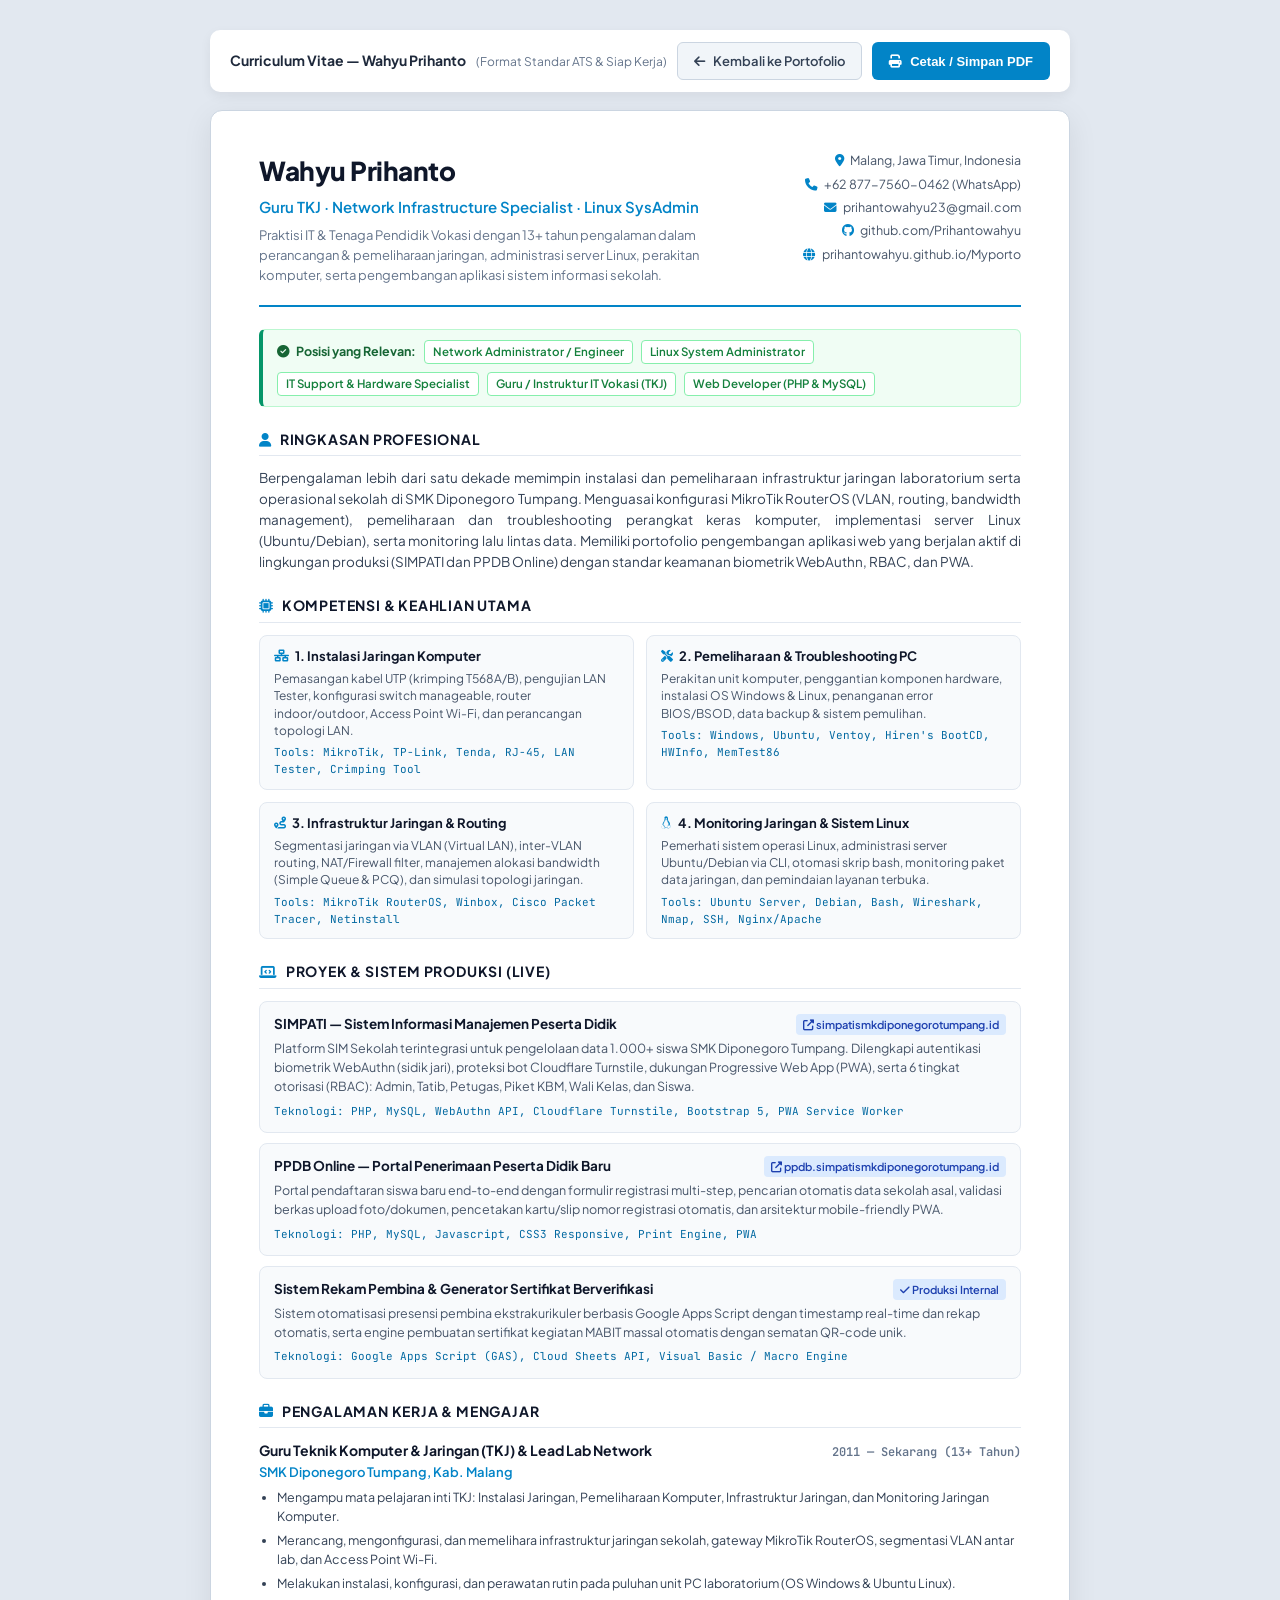
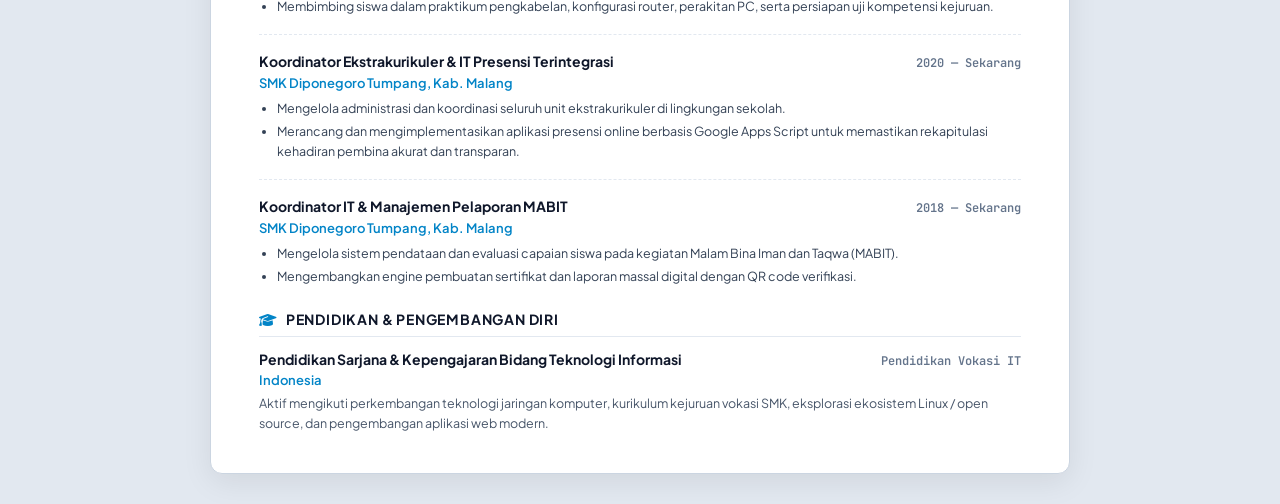
==== cv.html @ f2db587a "Update portfolio files and add cv.html" ====
<!DOCTYPE html>
<html lang="id">
<head>
    <meta charset="UTF-8">
    <meta name="viewport" content="width=device-width, initial-scale=1.0">
    <title>Curriculum Vitae — Wahyu Prihanto | Guru TKJ & Network Specialist</title>
    <meta name="description" content="Curriculum Vitae resmi Wahyu Prihanto. Praktisi IT & Pengajar TKJ dengan keahlian Instalasi Jaringan, Pemeliharaan Komputer, Infrastruktur Jaringan, Monitoring & Linux, serta Web Development.">
    <!-- Google Fonts -->
    <link rel="preconnect" href="https://fonts.googleapis.com">
    <link rel="preconnect" href="https://fonts.gstatic.com" crossorigin>
    <link href="https://fonts.googleapis.com/css2?family=Plus+Jakarta+Sans:wght@400;500;600;700;800&family=JetBrains+Mono:wght@400;500;600;700&display=swap" rel="stylesheet">
    <link rel="stylesheet" href="https://cdnjs.cloudflare.com/ajax/libs/font-awesome/6.5.1/css/all.min.css">
    
    <style>
        :root {
            --primary: #0f172a;
            --primary-accent: #0284c7;
            --accent-green: #059669;
            --text-main: #1e293b;
            --text-muted: #64748b;
            --border-light: #e2e8f0;
            --bg-card: #f8fafc;
            --font-sans: 'Plus Jakarta Sans', -apple-system, BlinkMacSystemFont, sans-serif;
            --font-mono: 'JetBrains Mono', monospace;
        }

        * {
            box-sizing: border-box;
            margin: 0;
            padding: 0;
        }

        body {
            font-family: var(--font-sans);
            color: var(--text-main);
            background-color: #e2e8f0;
            line-height: 1.55;
            padding: 30px 15px;
            font-size: 14px;
        }

        .no-print-bar {
            max-width: 860px;
            margin: 0 auto 18px;
            display: flex;
            justify-content: space-between;
            align-items: center;
            background: #ffffff;
            padding: 12px 20px;
            border-radius: 10px;
            box-shadow: 0 4px 12px rgba(0,0,0,0.06);
        }

        .btn-action {
            display: inline-flex;
            align-items: center;
            gap: 8px;
            padding: 8px 16px;
            border-radius: 6px;
            font-weight: 600;
            font-size: 13px;
            text-decoration: none;
            cursor: pointer;
            transition: all 0.2s ease;
            border: 1px solid transparent;
        }

        .btn-print {
            background: #0284c7;
            color: #ffffff;
        }
        .btn-print:hover {
            background: #0369a1;
        }

        .btn-back {
            background: #f1f5f9;
            color: #334155;
            border-color: #cbd5e1;
        }
        .btn-back:hover {
            background: #e2e8f0;
        }

        /* CV Sheet / Paper Style */
        .cv-paper {
            max-width: 860px;
            margin: 0 auto;
            background: #ffffff;
            padding: 40px 48px;
            border-radius: 12px;
            box-shadow: 0 8px 30px rgba(0,0,0,0.08);
            border: 1px solid #cbd5e1;
        }

        /* Header */
        .cv-header {
            display: flex;
            justify-content: space-between;
            align-items: flex-start;
            border-bottom: 2px solid var(--primary-accent);
            padding-bottom: 20px;
            margin-bottom: 22px;
            gap: 20px;
        }

        .header-main h1 {
            font-size: 26px;
            font-weight: 800;
            color: var(--primary);
            letter-spacing: -0.5px;
            margin-bottom: 4px;
        }

        .header-main .job-title {
            font-size: 15px;
            font-weight: 600;
            color: var(--primary-accent);
            margin-bottom: 6px;
        }

        .header-main .summary-tagline {
            font-size: 13px;
            color: var(--text-muted);
            max-width: 500px;
        }

        .header-contacts {
            text-align: right;
            font-size: 12.5px;
            color: #475569;
            display: flex;
            flex-direction: column;
            gap: 4px;
        }

        .header-contacts a {
            color: inherit;
            text-decoration: none;
        }
        .header-contacts a:hover {
            color: var(--primary-accent);
            text-decoration: underline;
        }

        .header-contacts i {
            width: 16px;
            color: var(--primary-accent);
            margin-right: 4px;
        }

        /* Target Roles Banner */
        .target-roles-banner {
            background: #f0fdf4;
            border: 1px solid #bbf7d0;
            border-left: 4px solid var(--accent-green);
            padding: 10px 14px;
            border-radius: 6px;
            margin-bottom: 22px;
            display: flex;
            align-items: center;
            flex-wrap: wrap;
            gap: 8px;
        }

        .target-roles-title {
            font-weight: 700;
            font-size: 12.5px;
            color: #166534;
            display: flex;
            align-items: center;
            gap: 6px;
        }

        .role-chip {
            background: #ffffff;
            border: 1px solid #86efac;
            color: #15803d;
            font-size: 11.5px;
            font-weight: 600;
            padding: 2px 8px;
            border-radius: 4px;
        }

        /* Section Layout */
        .cv-section {
            margin-bottom: 22px;
        }

        .section-heading {
            font-size: 14px;
            font-weight: 700;
            text-transform: uppercase;
            letter-spacing: 0.8px;
            color: var(--primary);
            border-bottom: 1px solid var(--border-light);
            padding-bottom: 5px;
            margin-bottom: 12px;
            display: flex;
            align-items: center;
            gap: 8px;
        }

        .section-heading i {
            color: var(--primary-accent);
        }

        .text-p {
            font-size: 13.5px;
            color: #334155;
            text-align: justify;
            margin-bottom: 10px;
        }

        /* Skills 2-Column Grid */
        .skills-grid {
            display: grid;
            grid-template-columns: repeat(2, 1fr);
            gap: 12px;
        }

        .skill-box {
            background: var(--bg-card);
            border: 1px solid var(--border-light);
            border-radius: 8px;
            padding: 10px 14px;
        }

        .skill-box h4 {
            font-size: 13px;
            font-weight: 700;
            color: var(--primary);
            margin-bottom: 4px;
            display: flex;
            align-items: center;
            gap: 6px;
        }

        .skill-box h4 i {
            color: var(--primary-accent);
            font-size: 12px;
        }

        .skill-box p {
            font-size: 12px;
            color: #475569;
            line-height: 1.45;
        }

        .skill-box .tools-list {
            margin-top: 5px;
            font-family: var(--font-mono);
            font-size: 11px;
            color: #0369a1;
        }

        /* Experience Items */
        .timeline-item {
            margin-bottom: 16px;
            padding-bottom: 14px;
            border-bottom: 1px dashed var(--border-light);
        }
        .timeline-item:last-child {
            border-bottom: none;
            margin-bottom: 0;
            padding-bottom: 0;
        }

        .timeline-head {
            display: flex;
            justify-content: space-between;
            align-items: baseline;
            margin-bottom: 3px;
        }

        .timeline-title {
            font-size: 14px;
            font-weight: 700;
            color: var(--primary);
        }

        .timeline-org {
            font-size: 13px;
            font-weight: 600;
            color: var(--primary-accent);
        }

        .timeline-date {
            font-size: 12px;
            font-weight: 600;
            color: var(--text-muted);
            font-family: var(--font-mono);
        }

        .timeline-bullets {
            list-style: disc;
            margin-left: 18px;
            margin-top: 6px;
            font-size: 12.5px;
            color: #334155;
        }

        .timeline-bullets li {
            margin-bottom: 4px;
        }

        /* Projects Highlight */
        .project-item {
            background: var(--bg-card);
            border: 1px solid var(--border-light);
            border-radius: 8px;
            padding: 12px 14px;
            margin-bottom: 10px;
        }

        .project-item:last-child {
            margin-bottom: 0;
        }

        .project-title-row {
            display: flex;
            justify-content: space-between;
            align-items: center;
            margin-bottom: 4px;
        }

        .project-name {
            font-size: 13.5px;
            font-weight: 700;
            color: var(--primary);
        }

        .project-badge {
            font-size: 11px;
            background: #dbeafe;
            color: #1e40af;
            font-weight: 600;
            padding: 2px 7px;
            border-radius: 4px;
            text-decoration: none;
        }

        .project-badge:hover {
            background: #bfdbfe;
        }

        .project-desc {
            font-size: 12.5px;
            color: #475569;
            margin-bottom: 6px;
        }

        .project-tech {
            font-family: var(--font-mono);
            font-size: 11px;
            color: #0369a1;
        }

        /* Print Optimization */
        @media print {
            body {
                background: #ffffff;
                padding: 0;
                font-size: 12px;
            }
            .no-print-bar {
                display: none !important;
            }
            .cv-paper {
                box-shadow: none;
                border: none;
                padding: 0;
                max-width: 100%;
            }
            .skills-grid {
                grid-template-columns: repeat(2, 1fr);
                gap: 8px;
            }
            .skill-box, .project-item {
                border-color: #cbd5e1;
                padding: 8px 10px;
            }
            .cv-section {
                margin-bottom: 16px;
                page-break-inside: avoid;
            }
            a {
                text-decoration: none !important;
                color: inherit !important;
            }
        }

        @media (max-width: 768px) {
            .cv-paper {
                padding: 24px 20px;
            }
            .cv-header {
                flex-direction: column;
                gap: 12px;
            }
            .header-contacts {
                text-align: left;
            }
            .skills-grid {
                grid-template-columns: 1fr;
            }
            .timeline-head {
                flex-direction: column;
                gap: 2px;
            }
        }
    </style>
</head>
<body>

    <!-- Bar Aksi (Hanya Tampil di Layar / Tidak Dicetak) -->
    <div class="no-print-bar">
        <div>
            <strong>Curriculum Vitae — Wahyu Prihanto</strong>
            <span style="font-size: 12px; color: #64748b; margin-left: 8px;">(Format Standar ATS & Siap Kerja)</span>
        </div>
        <div style="display: flex; gap: 10px;">
            <a href="index.html" class="btn-action btn-back">
                <i class="fas fa-arrow-left"></i> Kembali ke Portofolio
            </a>
            <button onclick="window.print()" class="btn-action btn-print">
                <i class="fas fa-print"></i> Cetak / Simpan PDF
            </button>
        </div>
    </div>

    <!-- CV Paper Container -->
    <main class="cv-paper">
        <!-- Header -->
        <header class="cv-header">
            <div class="header-main">
                <h1>Wahyu Prihanto</h1>
                <div class="job-title">Guru TKJ · Network Infrastructure Specialist · Linux SysAdmin</div>
                <div class="summary-tagline">
                    Praktisi IT & Tenaga Pendidik Vokasi dengan 13+ tahun pengalaman dalam perancangan & pemeliharaan jaringan, administrasi server Linux, perakitan komputer, serta pengembangan aplikasi sistem informasi sekolah.
                </div>
            </div>
            <div class="header-contacts">
                <div><i class="fas fa-location-dot"></i> Malang, Jawa Timur, Indonesia</div>
                <div><i class="fas fa-phone"></i> +62 877-7560-0462 (WhatsApp)</div>
                <div><i class="fas fa-envelope"></i> <a href="mailto:prihantowahyu23@gmail.com">prihantowahyu23@gmail.com</a></div>
                <div><i class="fab fa-github"></i> <a href="https://github.com/Prihantowahyu" target="_blank">github.com/Prihantowahyu</a></div>
                <div><i class="fas fa-globe"></i> <a href="index.html">prihantowahyu.github.io/Myporto</a></div>
            </div>
        </header>

        <!-- Target Roles / Open for Positions -->
        <div class="target-roles-banner">
            <span class="target-roles-title"><i class="fas fa-check-circle"></i> Posisi yang Relevan:</span>
            <span class="role-chip">Network Administrator / Engineer</span>
            <span class="role-chip">Linux System Administrator</span>
            <span class="role-chip">IT Support & Hardware Specialist</span>
            <span class="role-chip">Guru / Instruktur IT Vokasi (TKJ)</span>
            <span class="role-chip">Web Developer (PHP & MySQL)</span>
        </div>

        <!-- Ringkasan Profesional -->
        <section class="cv-section">
            <h2 class="section-heading"><i class="fas fa-user"></i> Ringkasan Profesional</h2>
            <p class="text-p">
                Berpengalaman lebih dari satu dekade memimpin instalasi dan pemeliharaan infrastruktur jaringan laboratorium serta operasional sekolah di SMK Diponegoro Tumpang. Menguasai konfigurasi MikroTik RouterOS (VLAN, routing, bandwidth management), pemeliharaan dan troubleshooting perangkat keras komputer, implementasi server Linux (Ubuntu/Debian), serta monitoring lalu lintas data. Memiliki portofolio pengembangan aplikasi web yang berjalan aktif di lingkungan produksi (SIMPATI dan PPDB Online) dengan standar keamanan biometrik WebAuthn, RBAC, dan PWA.
            </p>
        </section>

        <!-- Kompetensi & Keahlian Teknis (Sesuai 4 Materi Pokok + Web Dev) -->
        <section class="cv-section">
            <h2 class="section-heading"><i class="fas fa-microchip"></i> Kompetensi & Keahlian Utama</h2>
            <div class="skills-grid">
                <!-- 1. Instalasi Jaringan -->
                <div class="skill-box">
                    <h4><i class="fas fa-network-wired"></i> 1. Instalasi Jaringan Komputer</h4>
                    <p>Pemasangan kabel UTP (krimping T568A/B), pengujian LAN Tester, konfigurasi switch manageable, router indoor/outdoor, Access Point Wi-Fi, dan perancangan topologi LAN.</p>
                    <div class="tools-list">Tools: MikroTik, TP-Link, Tenda, RJ-45, LAN Tester, Crimping Tool</div>
                </div>

                <!-- 2. Pemeliharaan Komputer -->
                <div class="skill-box">
                    <h4><i class="fas fa-screwdriver-wrench"></i> 2. Pemeliharaan & Troubleshooting PC</h4>
                    <p>Perakitan unit komputer, penggantian komponen hardware, instalasi OS Windows & Linux, penanganan error BIOS/BSOD, data backup & sistem pemulihan.</p>
                    <div class="tools-list">Tools: Windows, Ubuntu, Ventoy, Hiren's BootCD, HWInfo, MemTest86</div>
                </div>

                <!-- 3. Infrastruktur Jaringan -->
                <div class="skill-box">
                    <h4><i class="fas fa-route"></i> 3. Infrastruktur Jaringan & Routing</h4>
                    <p>Segmentasi jaringan via VLAN (Virtual LAN), inter-VLAN routing, NAT/Firewall filter, manajemen alokasi bandwidth (Simple Queue & PCQ), dan simulasi topologi jaringan.</p>
                    <div class="tools-list">Tools: MikroTik RouterOS, Winbox, Cisco Packet Tracer, Netinstall</div>
                </div>

                <!-- 4. Monitoring & Sistem Linux -->
                <div class="skill-box">
                    <h4><i class="fab fa-linux"></i> 4. Monitoring Jaringan & Sistem Linux</h4>
                    <p>Pemerhati sistem operasi Linux, administrasi server Ubuntu/Debian via CLI, otomasi skrip bash, monitoring paket data jaringan, dan pemindaian layanan terbuka.</p>
                    <div class="tools-list">Tools: Ubuntu Server, Debian, Bash, Wireshark, Nmap, SSH, Nginx/Apache</div>
                </div>
            </div>
        </section>

        <!-- Proyek Nyata & Sistem Terverifikasi -->
        <section class="cv-section">
            <h2 class="section-heading"><i class="fas fa-laptop-code"></i> Proyek & Sistem Produksi (Live)</h2>

            <!-- SIMPATI -->
            <div class="project-item">
                <div class="project-title-row">
                    <span class="project-name">SIMPATI — Sistem Informasi Manajemen Peserta Didik</span>
                    <a href="https://simpatismkdiponegorotumpang.id/auth/login" target="_blank" class="project-badge">
                        <i class="fas fa-external-link-alt"></i> simpatismkdiponegorotumpang.id
                    </a>
                </div>
                <div class="project-desc">
                    Platform SIM Sekolah terintegrasi untuk pengelolaan data 1.000+ siswa SMK Diponegoro Tumpang. Dilengkapi autentikasi biometrik WebAuthn (sidik jari), proteksi bot Cloudflare Turnstile, dukungan Progressive Web App (PWA), serta 6 tingkat otorisasi (RBAC): Admin, Tatib, Petugas, Piket KBM, Wali Kelas, dan Siswa.
                </div>
                <div class="project-tech">Teknologi: PHP, MySQL, WebAuthn API, Cloudflare Turnstile, Bootstrap 5, PWA Service Worker</div>
            </div>

            <!-- PPDB Online -->
            <div class="project-item">
                <div class="project-title-row">
                    <span class="project-name">PPDB Online — Portal Penerimaan Peserta Didik Baru</span>
                    <a href="https://ppdb.simpatismkdiponegorotumpang.id/index.php" target="_blank" class="project-badge">
                        <i class="fas fa-external-link-alt"></i> ppdb.simpatismkdiponegorotumpang.id
                    </a>
                </div>
                <div class="project-desc">
                    Portal pendaftaran siswa baru end-to-end dengan formulir registrasi multi-step, pencarian otomatis data sekolah asal, validasi berkas upload foto/dokumen, pencetakan kartu/slip nomor registrasi otomatis, dan arsitektur mobile-friendly PWA.
                </div>
                <div class="project-tech">Teknologi: PHP, MySQL, Javascript, CSS3 Responsive, Print Engine, PWA</div>
            </div>

            <!-- Sistem Ekstra & Sertifikat Digital -->
            <div class="project-item">
                <div class="project-title-row">
                    <span class="project-name">Sistem Rekam Pembina & Generator Sertifikat Berverifikasi</span>
                    <span class="project-badge"><i class="fas fa-check"></i> Produksi Internal</span>
                </div>
                <div class="project-desc">
                    Sistem otomatisasi presensi pembina ekstrakurikuler berbasis Google Apps Script dengan timestamp real-time dan rekap otomatis, serta engine pembuatan sertifikat kegiatan MABIT massal otomatis dengan sematan QR-code unik.
                </div>
                <div class="project-tech">Teknologi: Google Apps Script (GAS), Cloud Sheets API, Visual Basic / Macro Engine</div>
            </div>
        </section>

        <!-- Pengalaman Kerja & Pengabdian -->
        <section class="cv-section">
            <h2 class="section-heading"><i class="fas fa-briefcase"></i> Pengalaman Kerja & Mengajar</h2>

            <!-- Role 1 -->
            <div class="timeline-item">
                <div class="timeline-head">
                    <div>
                        <span class="timeline-title">Guru Teknik Komputer & Jaringan (TKJ) & Lead Lab Network</span>
                        <div class="timeline-org">SMK Diponegoro Tumpang, Kab. Malang</div>
                    </div>
                    <span class="timeline-date">2011 — Sekarang (13+ Tahun)</span>
                </div>
                <ul class="timeline-bullets">
                    <li>Mengampu mata pelajaran inti TKJ: Instalasi Jaringan, Pemeliharaan Komputer, Infrastruktur Jaringan, dan Monitoring Jaringan Komputer.</li>
                    <li>Merancang, mengonfigurasi, dan memelihara infrastruktur jaringan sekolah, gateway MikroTik RouterOS, segmentasi VLAN antar lab, dan Access Point Wi-Fi.</li>
                    <li>Melakukan instalasi, konfigurasi, dan perawatan rutin pada puluhan unit PC laboratorium (OS Windows & Ubuntu Linux).</li>
                    <li>Membimbing siswa dalam praktikum pengkabelan, konfigurasi router, perakitan PC, serta persiapan uji kompetensi kejuruan.</li>
                </ul>
            </div>

            <!-- Role 2 -->
            <div class="timeline-item">
                <div class="timeline-head">
                    <div>
                        <span class="timeline-title">Koordinator Ekstrakurikuler & IT Presensi Terintegrasi</span>
                        <div class="timeline-org">SMK Diponegoro Tumpang, Kab. Malang</div>
                    </div>
                    <span class="timeline-date">2020 — Sekarang</span>
                </div>
                <ul class="timeline-bullets">
                    <li>Mengelola administrasi dan koordinasi seluruh unit ekstrakurikuler di lingkungan sekolah.</li>
                    <li>Merancang dan mengimplementasikan aplikasi presensi online berbasis Google Apps Script untuk memastikan rekapitulasi kehadiran pembina akurat dan transparan.</li>
                </ul>
            </div>

            <!-- Role 3 -->
            <div class="timeline-item">
                <div class="timeline-head">
                    <div>
                        <span class="timeline-title">Koordinator IT & Manajemen Pelaporan MABIT</span>
                        <div class="timeline-org">SMK Diponegoro Tumpang, Kab. Malang</div>
                    </div>
                    <span class="timeline-date">2018 — Sekarang</span>
                </div>
                <ul class="timeline-bullets">
                    <li>Mengelola sistem pendataan dan evaluasi capaian siswa pada kegiatan Malam Bina Iman dan Taqwa (MABIT).</li>
                    <li>Mengembangkan engine pembuatan sertifikat dan laporan massal digital dengan QR code verifikasi.</li>
                </ul>
            </div>
        </section>

        <!-- Pendidikan & Pelatihan -->
        <section class="cv-section" style="margin-bottom: 0;">
            <h2 class="section-heading"><i class="fas fa-graduation-cap"></i> Pendidikan & Pengembangan Diri</h2>
            <div class="timeline-item" style="border-bottom: none; padding-bottom: 0;">
                <div class="timeline-head">
                    <div>
                        <span class="timeline-title">Pendidikan Sarjana & Kepengajaran Bidang Teknologi Informasi</span>
                        <div class="timeline-org">Indonesia</div>
                    </div>
                    <span class="timeline-date">Pendidikan Vokasi IT</span>
                </div>
                <p style="font-size: 12.5px; color: #475569; margin-top: 4px;">
                    Aktif mengikuti perkembangan teknologi jaringan komputer, kurikulum kejuruan vokasi SMK, eksplorasi ekosistem Linux / open source, dan pengembangan aplikasi web modern.
                </p>
            </div>
        </section>
    </main>

</body>
</html>
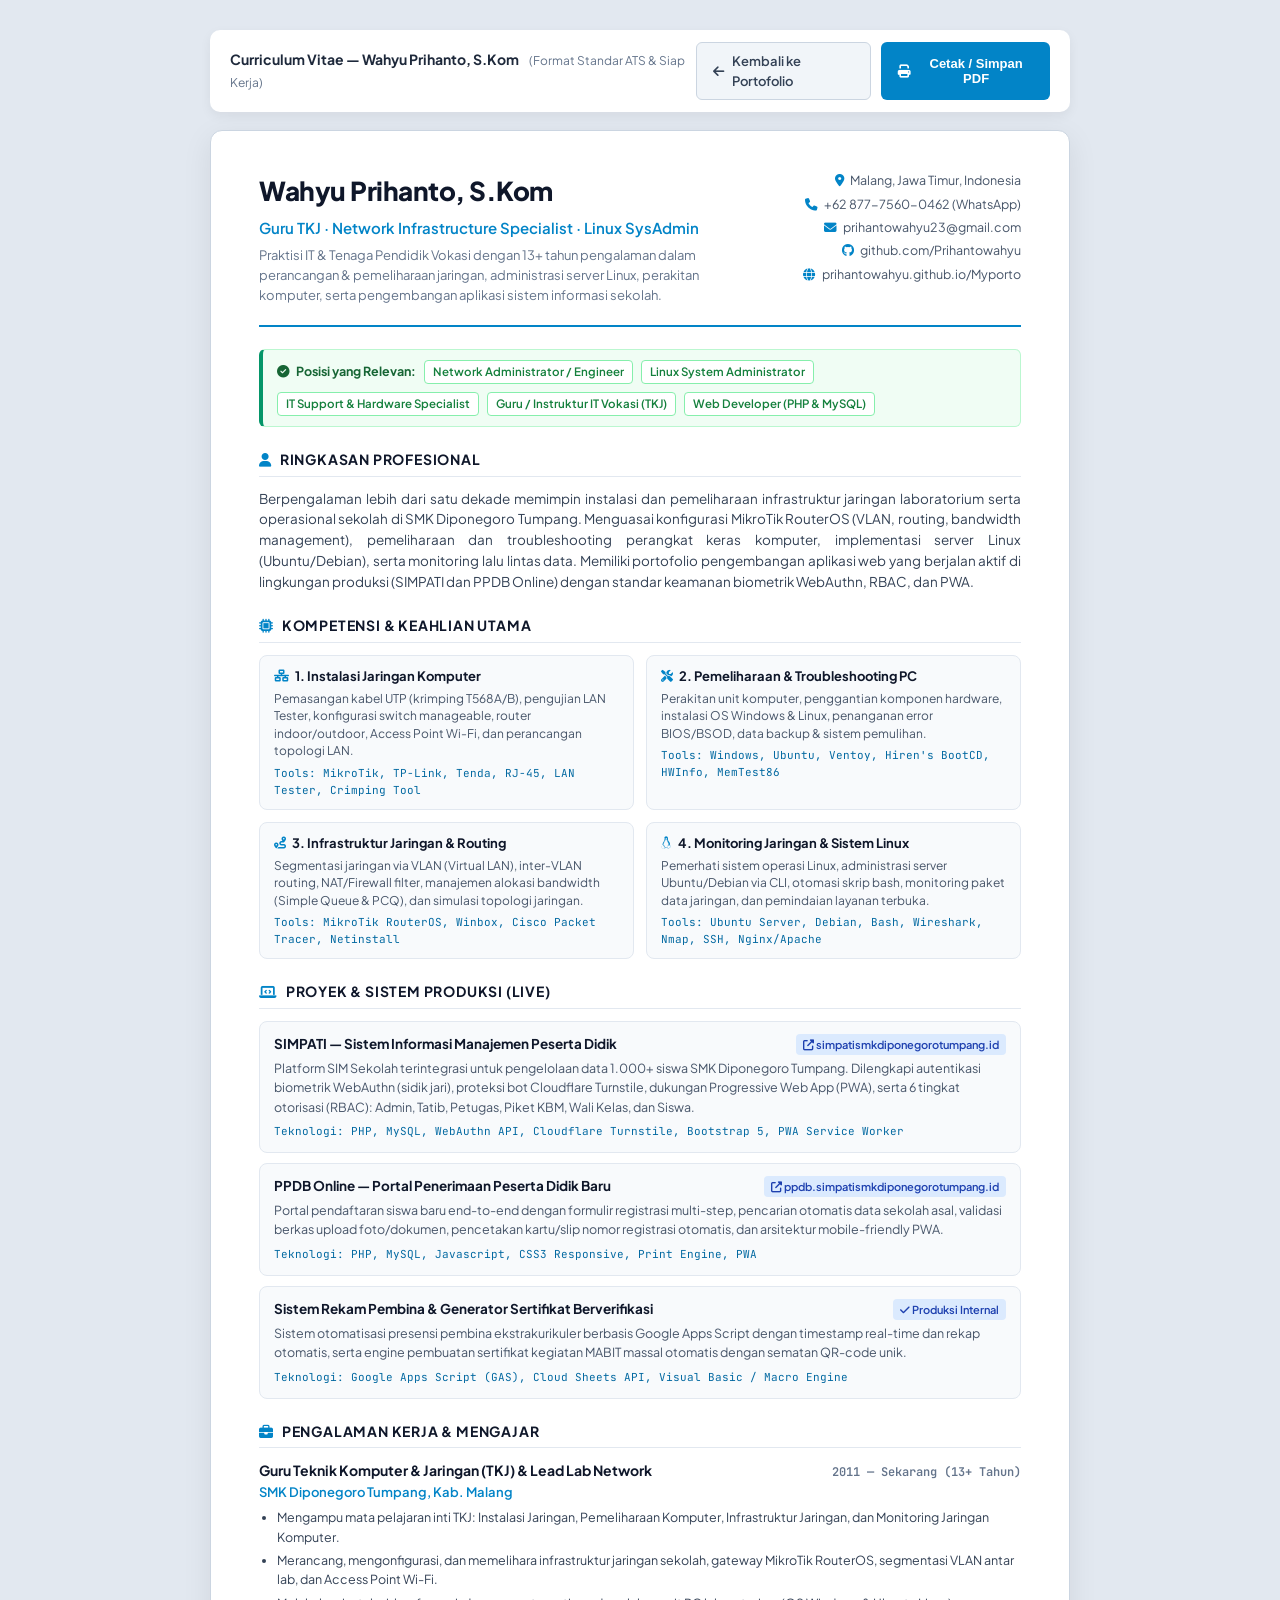
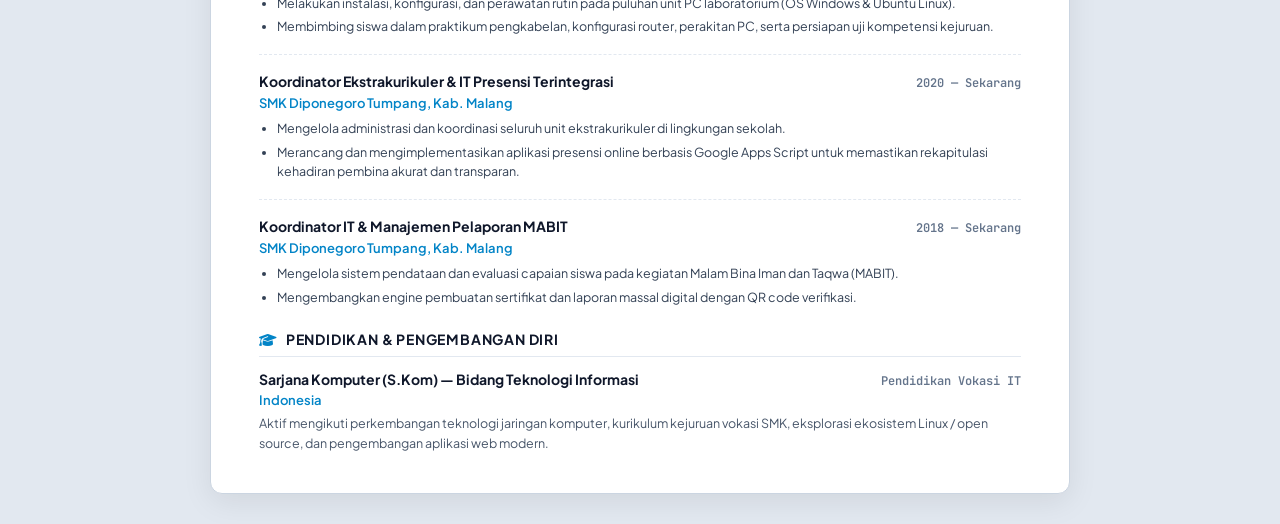
==== commit 8100d4e1: "docs(cv): add favicon, sync title and S.Kom degree across ATS CV page" ====
--- a/cv.html
+++ b/cv.html
@@ -3,12 +3,13 @@
 <head>
     <meta charset="UTF-8">
     <meta name="viewport" content="width=device-width, initial-scale=1.0">
-    <title>Curriculum Vitae — Wahyu Prihanto | Guru TKJ & Network Specialist</title>
+    <title>Curriculum Vitae — Wahyu Prihanto, S.Kom | Guru TKJ & Network Specialist</title>
     <meta name="description" content="Curriculum Vitae resmi Wahyu Prihanto. Praktisi IT & Pengajar TKJ dengan keahlian Instalasi Jaringan, Pemeliharaan Komputer, Infrastruktur Jaringan, Monitoring & Linux, serta Web Development.">
     <!-- Google Fonts -->
     <link rel="preconnect" href="https://fonts.googleapis.com">
     <link rel="preconnect" href="https://fonts.gstatic.com" crossorigin>
     <link href="https://fonts.googleapis.com/css2?family=Plus+Jakarta+Sans:wght@400;500;600;700;800&family=JetBrains+Mono:wght@400;500;600;700&display=swap" rel="stylesheet">
+    <link rel="icon" type="image/jpeg" href="images/favicon.jpg">
     <link rel="stylesheet" href="https://cdnjs.cloudflare.com/ajax/libs/font-awesome/6.5.1/css/all.min.css">
     
     <style>
@@ -416,7 +417,7 @@
     <!-- Bar Aksi (Hanya Tampil di Layar / Tidak Dicetak) -->
     <div class="no-print-bar">
         <div>
-            <strong>Curriculum Vitae — Wahyu Prihanto</strong>
+            <strong>Curriculum Vitae — Wahyu Prihanto, S.Kom</strong>
             <span style="font-size: 12px; color: #64748b; margin-left: 8px;">(Format Standar ATS & Siap Kerja)</span>
         </div>
         <div style="display: flex; gap: 10px;">
@@ -434,7 +435,7 @@
         <!-- Header -->
         <header class="cv-header">
             <div class="header-main">
-                <h1>Wahyu Prihanto</h1>
+                <h1>Wahyu Prihanto, S.Kom</h1>
                 <div class="job-title">Guru TKJ · Network Infrastructure Specialist · Linux SysAdmin</div>
                 <div class="summary-tagline">
                     Praktisi IT & Tenaga Pendidik Vokasi dengan 13+ tahun pengalaman dalam perancangan & pemeliharaan jaringan, administrasi server Linux, perakitan komputer, serta pengembangan aplikasi sistem informasi sekolah.
@@ -604,7 +605,7 @@
             <div class="timeline-item" style="border-bottom: none; padding-bottom: 0;">
                 <div class="timeline-head">
                     <div>
-                        <span class="timeline-title">Pendidikan Sarjana & Kepengajaran Bidang Teknologi Informasi</span>
+                        <span class="timeline-title">Sarjana Komputer (S.Kom) — Bidang Teknologi Informasi</span>
                         <div class="timeline-org">Indonesia</div>
                     </div>
                     <span class="timeline-date">Pendidikan Vokasi IT</span>
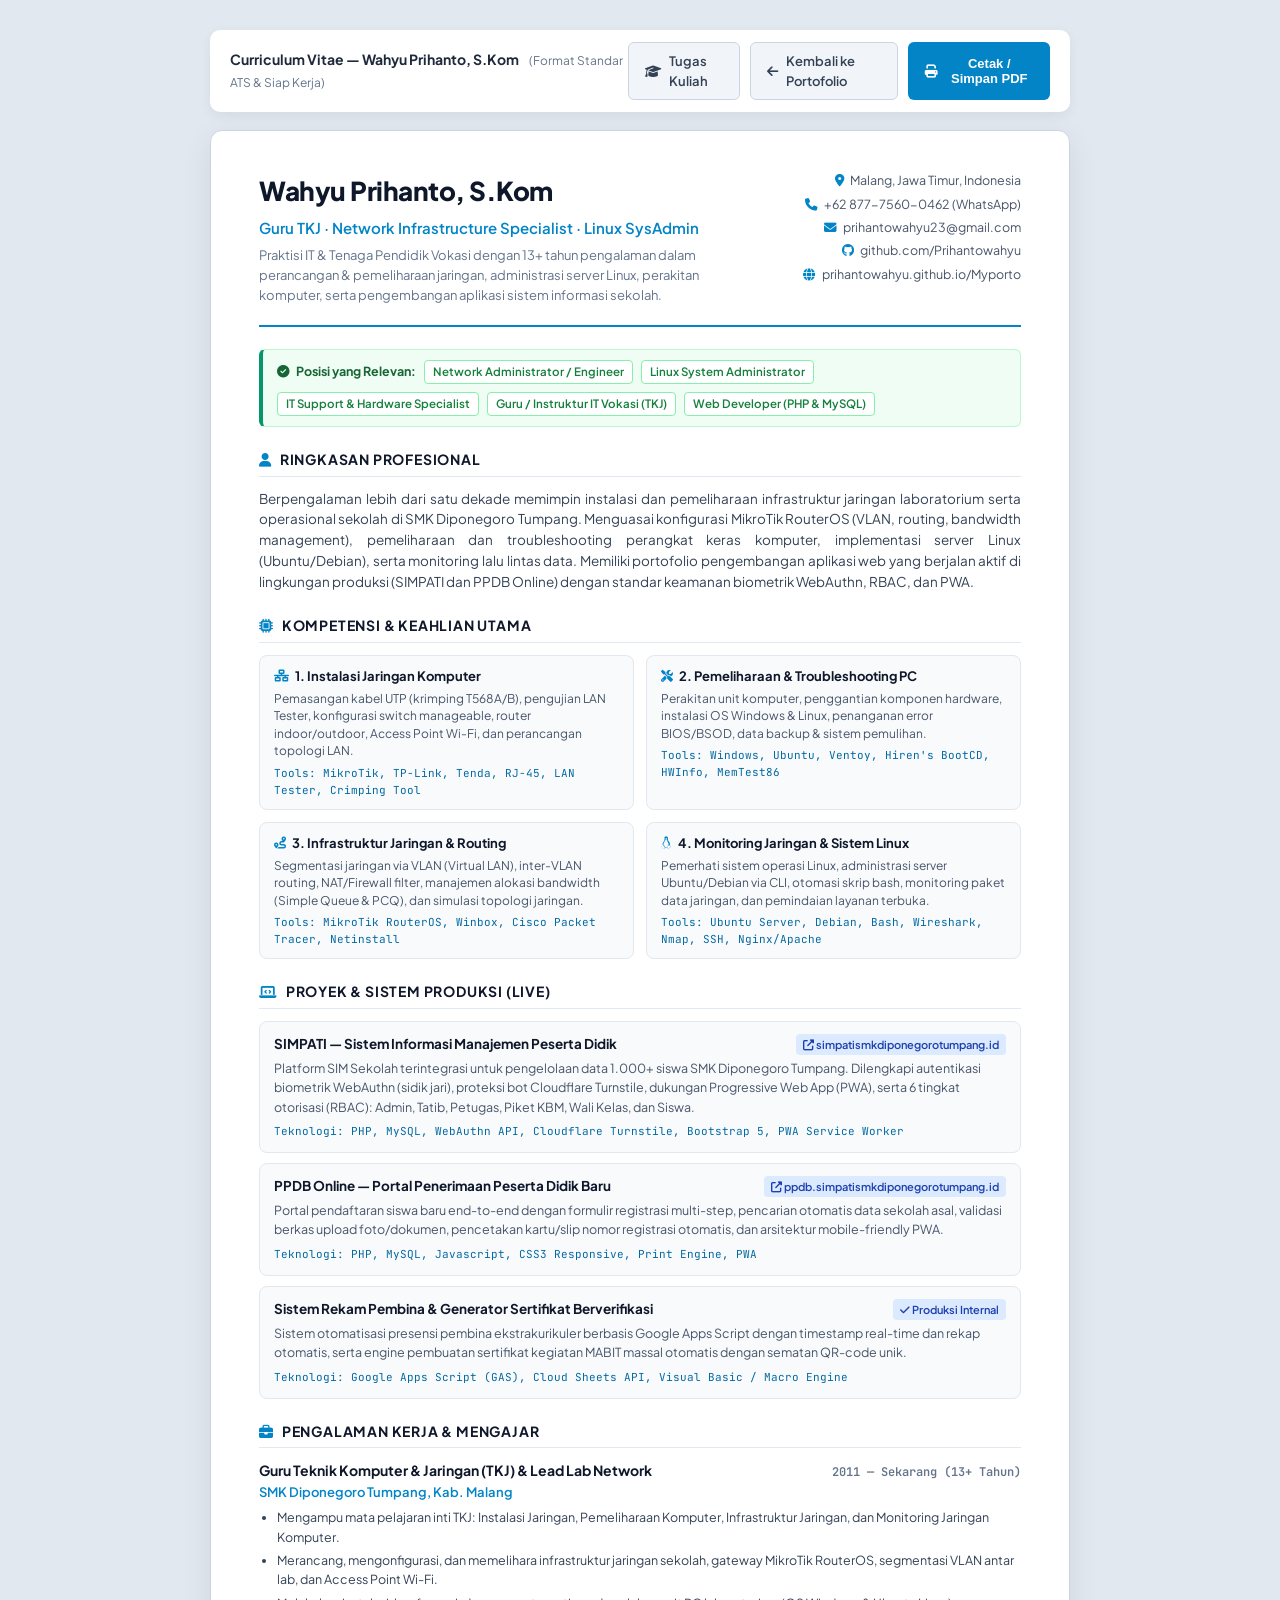
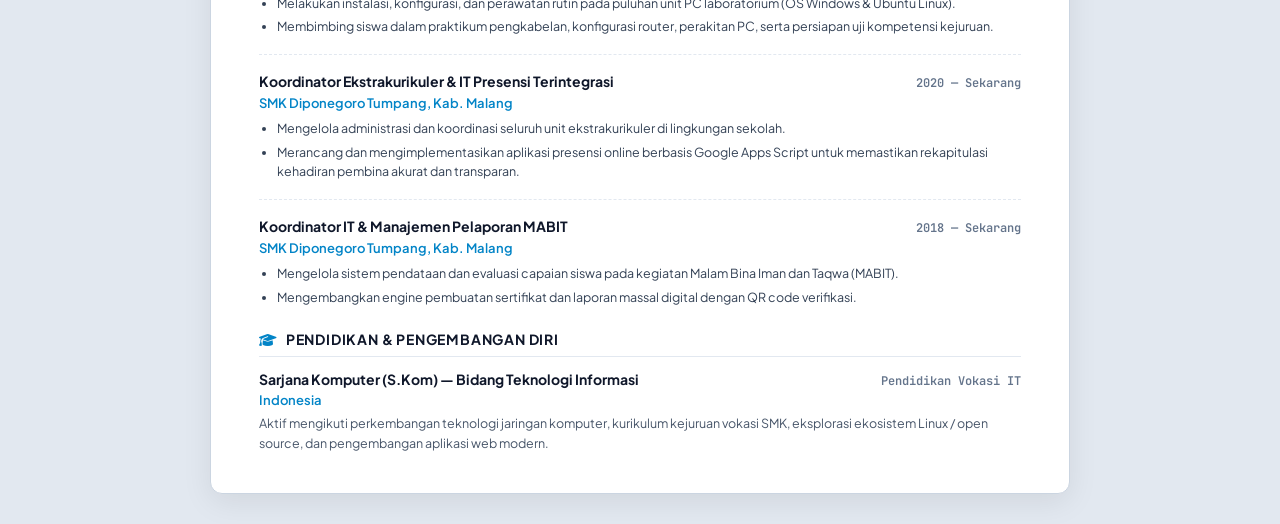
==== commit 89c8a2eb: "feat: tambah halaman manajemen tugas kuliah dengan dukungan foto dan integrasi GitHub" ====
--- a/cv.html
+++ b/cv.html
@@ -421,6 +421,9 @@
             <span style="font-size: 12px; color: #64748b; margin-left: 8px;">(Format Standar ATS & Siap Kerja)</span>
         </div>
         <div style="display: flex; gap: 10px;">
+            <a href="tugas.html" class="btn-action btn-back" title="Lihat Repositori & Tugas Kuliah">
+                <i class="fas fa-graduation-cap"></i> Tugas Kuliah
+            </a>
             <a href="index.html" class="btn-action btn-back">
                 <i class="fas fa-arrow-left"></i> Kembali ke Portofolio
             </a>
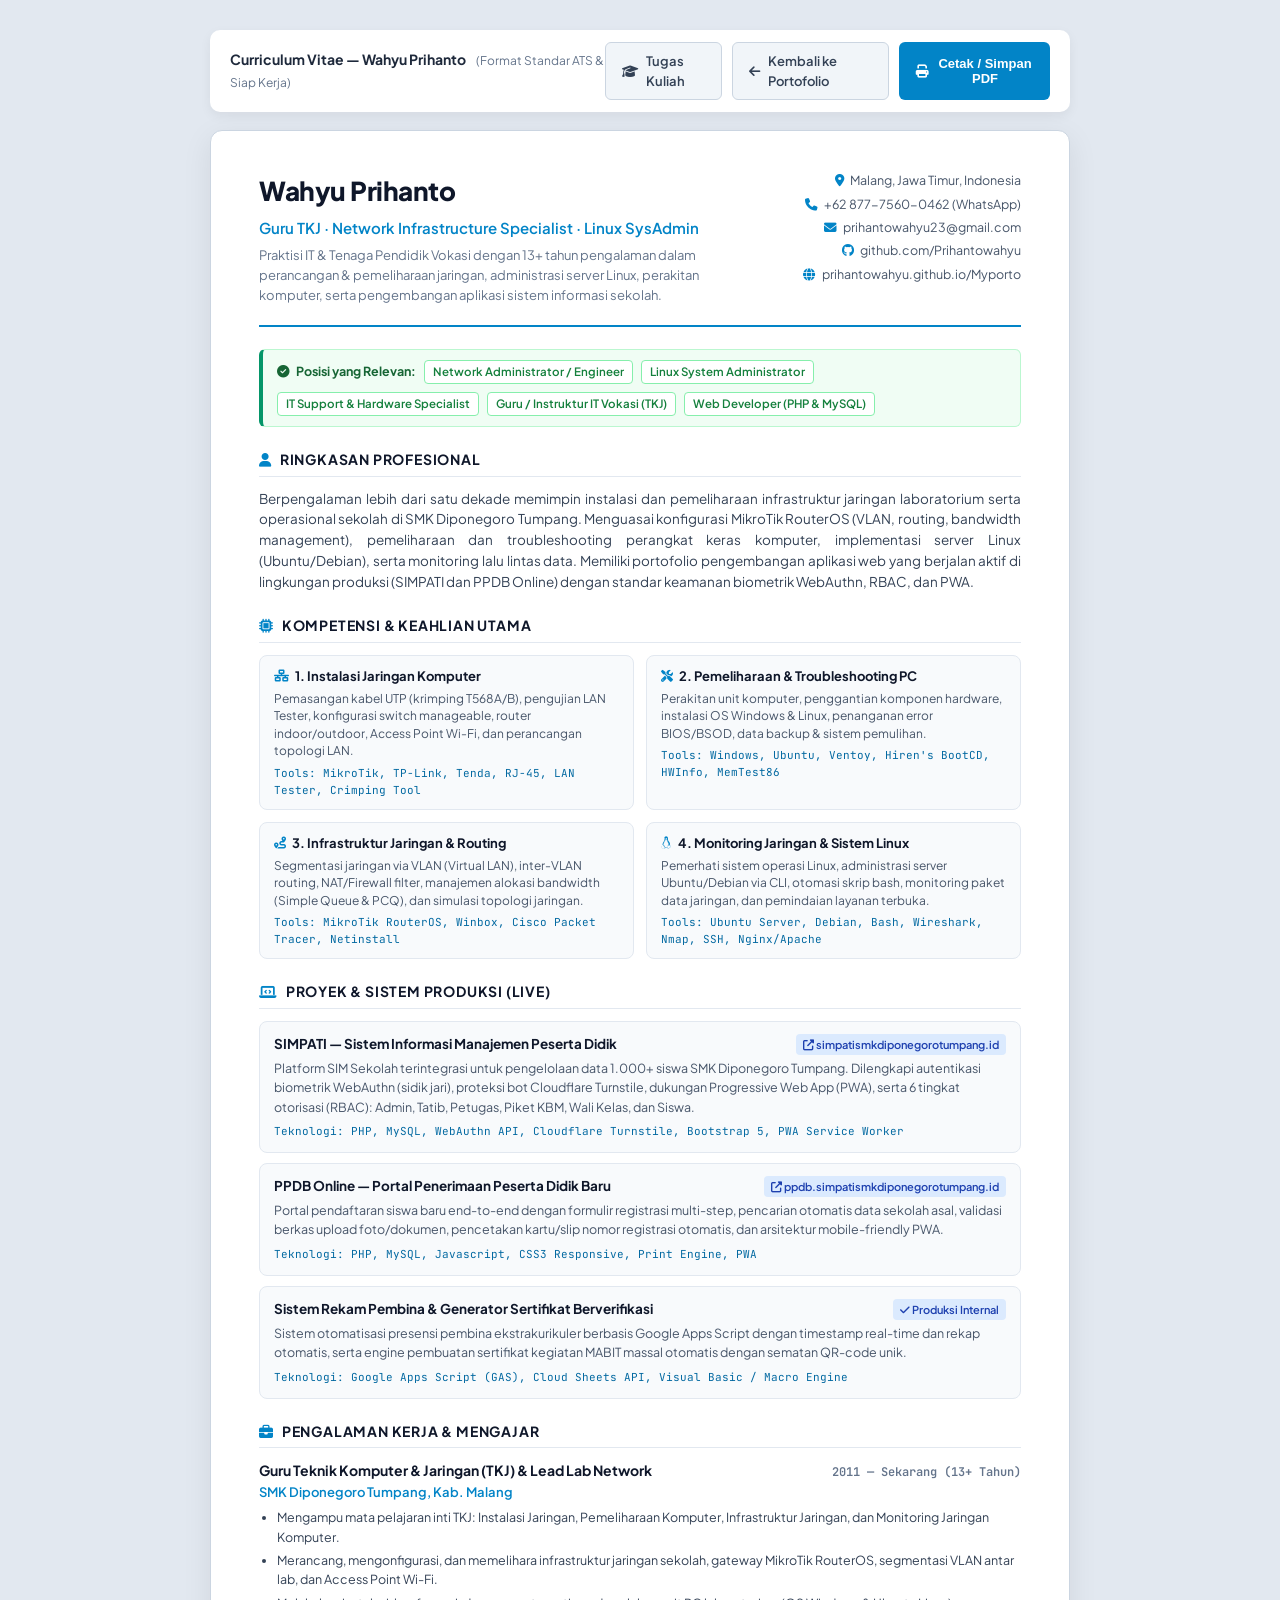
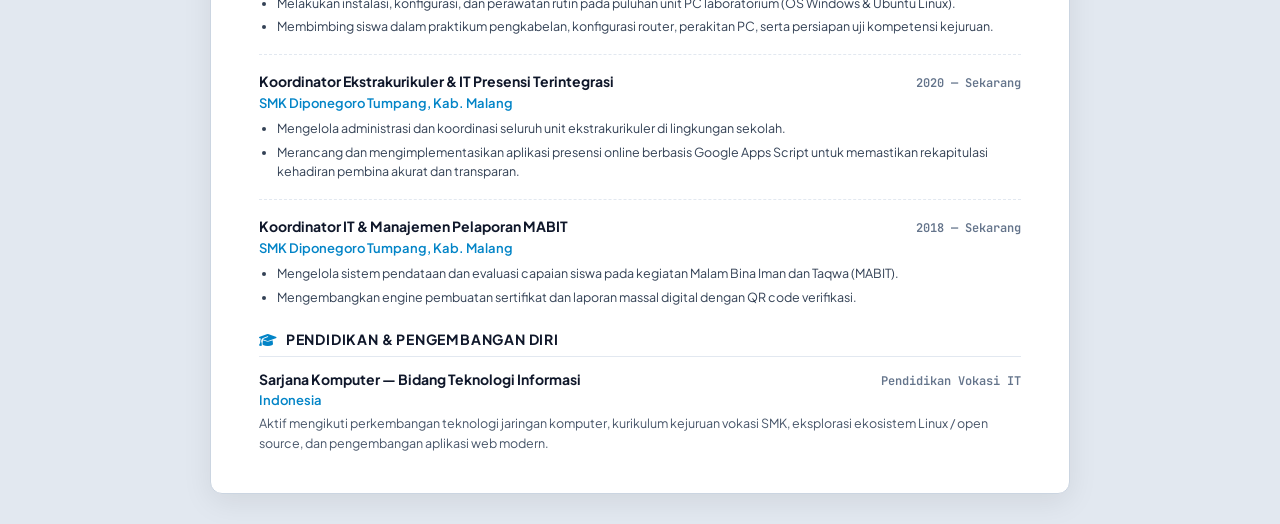
==== commit f616c7da: "fix: hilangkan gelar S.Kom dari nama Wahyu Prihanto di seluruh halaman" ====
--- a/cv.html
+++ b/cv.html
@@ -3,7 +3,7 @@
 <head>
     <meta charset="UTF-8">
     <meta name="viewport" content="width=device-width, initial-scale=1.0">
-    <title>Curriculum Vitae — Wahyu Prihanto, S.Kom | Guru TKJ & Network Specialist</title>
+    <title>Curriculum Vitae — Wahyu Prihanto | Guru TKJ & Network Specialist</title>
     <meta name="description" content="Curriculum Vitae resmi Wahyu Prihanto. Praktisi IT & Pengajar TKJ dengan keahlian Instalasi Jaringan, Pemeliharaan Komputer, Infrastruktur Jaringan, Monitoring & Linux, serta Web Development.">
     <!-- Google Fonts -->
     <link rel="preconnect" href="https://fonts.googleapis.com">
@@ -417,7 +417,7 @@
     <!-- Bar Aksi (Hanya Tampil di Layar / Tidak Dicetak) -->
     <div class="no-print-bar">
         <div>
-            <strong>Curriculum Vitae — Wahyu Prihanto, S.Kom</strong>
+            <strong>Curriculum Vitae — Wahyu Prihanto</strong>
             <span style="font-size: 12px; color: #64748b; margin-left: 8px;">(Format Standar ATS & Siap Kerja)</span>
         </div>
         <div style="display: flex; gap: 10px;">
@@ -438,7 +438,7 @@
         <!-- Header -->
         <header class="cv-header">
             <div class="header-main">
-                <h1>Wahyu Prihanto, S.Kom</h1>
+                <h1>Wahyu Prihanto</h1>
                 <div class="job-title">Guru TKJ · Network Infrastructure Specialist · Linux SysAdmin</div>
                 <div class="summary-tagline">
                     Praktisi IT & Tenaga Pendidik Vokasi dengan 13+ tahun pengalaman dalam perancangan & pemeliharaan jaringan, administrasi server Linux, perakitan komputer, serta pengembangan aplikasi sistem informasi sekolah.
@@ -608,7 +608,7 @@
             <div class="timeline-item" style="border-bottom: none; padding-bottom: 0;">
                 <div class="timeline-head">
                     <div>
-                        <span class="timeline-title">Sarjana Komputer (S.Kom) — Bidang Teknologi Informasi</span>
+                        <span class="timeline-title">Sarjana Komputer — Bidang Teknologi Informasi</span>
                         <div class="timeline-org">Indonesia</div>
                     </div>
                     <span class="timeline-date">Pendidikan Vokasi IT</span>
